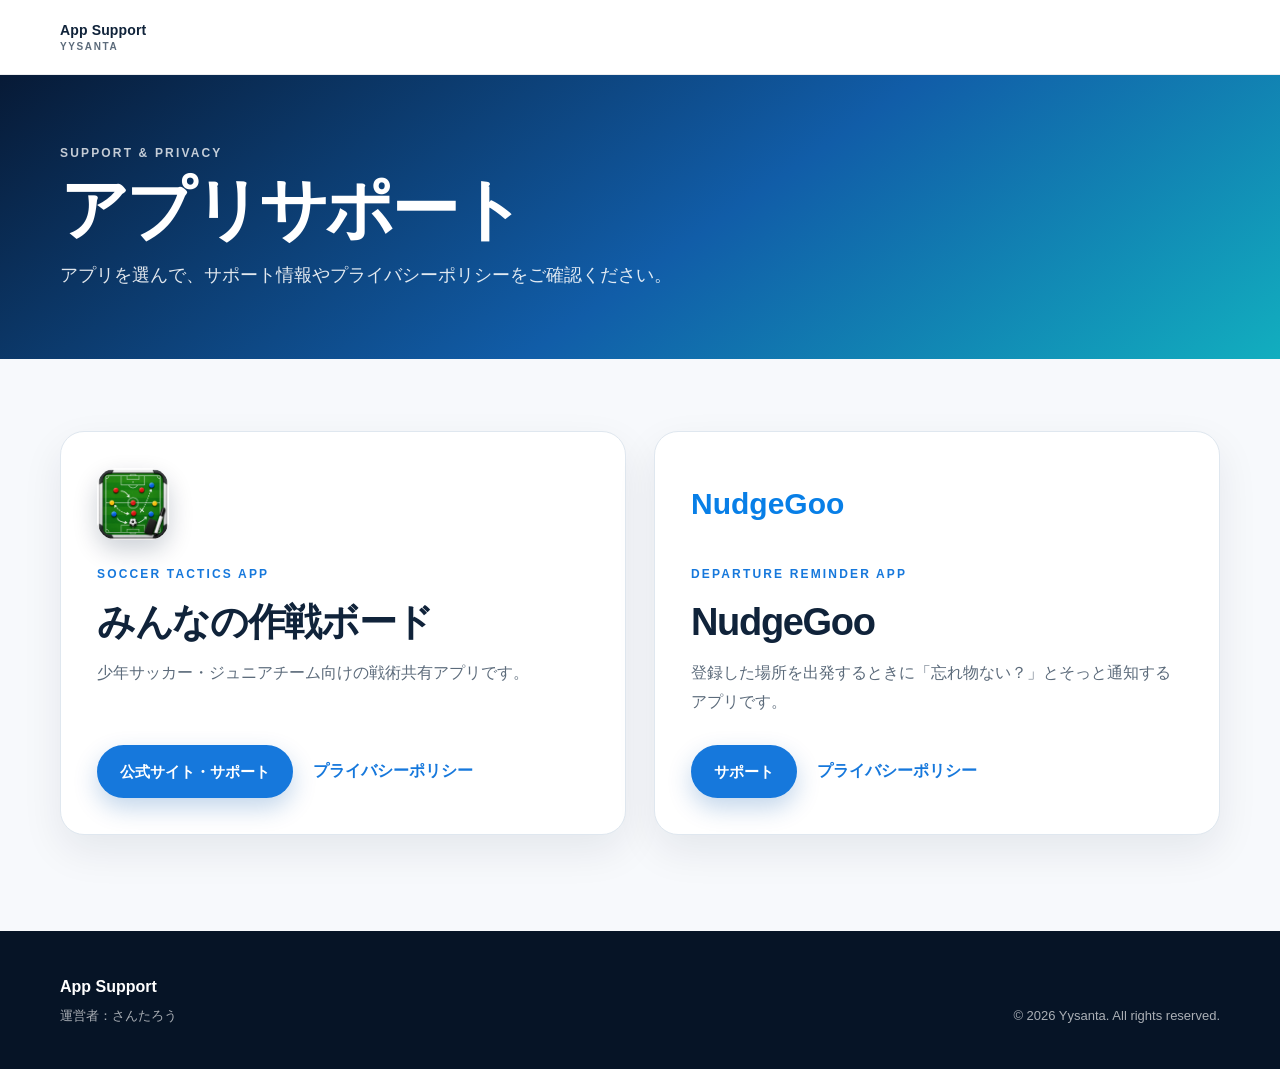
==== index.html @ 7e034ff2 "Create shared app support site" ====
<!doctype html>
<html lang="ja">
  <head>
    <meta charset="utf-8" />
    <meta name="viewport" content="width=device-width, initial-scale=1" />
    <meta name="theme-color" content="#087fe7" />
    <meta
      name="description"
      content="Yysantaが提供するアプリのサポート・プライバシーポリシー一覧です。"
    />
    <title>App Support | Yysanta</title>
    <link rel="stylesheet" href="./assets/site.css" />
    <link rel="canonical" href="https://yysanta.github.io/support/" />
  </head>
  <body>
    <a class="skip-link" href="#main-content">本文へ移動</a>

    <header class="site-header">
      <div class="container header-inner">
        <a class="brand" href="./" aria-label="App Support トップ">
          <span>
            <span class="brand-name">App Support</span>
            <span class="brand-subtitle">Yysanta</span>
          </span>
        </a>
      </div>
    </header>

    <main id="main-content">
      <section class="app-support-hero directory-hero">
        <div class="container">
          <p class="eyebrow">SUPPORT &amp; PRIVACY</p>
          <h1>アプリサポート</h1>
          <p>アプリを選んで、サポート情報やプライバシーポリシーをご確認ください。</p>
        </div>
      </section>

      <section class="app-support-section">
        <div class="container app-directory-grid">
          <article class="app-directory-card">
            <img
              class="directory-app-icon"
              src="./assets/images/app-icon.png"
              alt=""
              width="72"
              height="72"
            />
            <p class="eyebrow">SOCCER TACTICS APP</p>
            <h2>みんなの作戦ボード</h2>
            <p>少年サッカー・ジュニアチーム向けの戦術共有アプリです。</p>
            <div class="directory-actions">
              <a class="button button-primary" href="./minnanosakusenboard/">公式サイト・サポート</a>
              <a class="text-link" href="./minnanosakusenboard/privacy/">プライバシーポリシー</a>
            </div>
          </article>

          <article class="app-directory-card">
            <div class="directory-wordmark" aria-hidden="true">NudgeGoo</div>
            <p class="eyebrow">DEPARTURE REMINDER APP</p>
            <h2>NudgeGoo</h2>
            <p>登録した場所を出発するときに「忘れ物ない？」とそっと通知するアプリです。</p>
            <div class="directory-actions">
              <a class="button button-primary" href="./nudgegoo/">サポート</a>
              <a class="text-link" href="./nudgegoo/privacy/">プライバシーポリシー</a>
            </div>
          </article>
        </div>
      </section>
    </main>

    <footer class="site-footer">
      <div class="container footer-inner">
        <div>
          <p class="footer-brand">App Support</p>
          <p>運営者：さんたろう</p>
        </div>
        <p lang="en">© 2026 Yysanta. All rights reserved.</p>
      </div>
    </footer>
  </body>
</html>
---- assets/site.css ----
:root {
  color-scheme: light;
  --ink: #10233a;
  --ink-soft: #5c6b7b;
  --blue: #1678dc;
  --blue-dark: #0a3f78;
  --blue-light: #eaf4ff;
  --green: #1a9b75;
  --green-light: #eaf8f3;
  --paper: #f7f9fc;
  --surface: #ffffff;
  --line: #dfe7ef;
  --shadow: rgba(19, 47, 79, 0.12);
  --content-width: 1160px;
  --radius-large: 36px;
  --radius-medium: 24px;
  font-family:
    -apple-system, BlinkMacSystemFont, "Hiragino Sans", "Yu Gothic UI",
    "Yu Gothic", "Noto Sans JP", sans-serif;
}

* {
  box-sizing: border-box;
}

html {
  scroll-behavior: smooth;
}

body {
  margin: 0;
  overflow-x: hidden;
  color: var(--ink);
  background: var(--surface);
  font-size: 16px;
  line-height: 1.8;
  -webkit-font-smoothing: antialiased;
}

img {
  max-width: 100%;
}

a {
  color: inherit;
}

p,
h1,
h2,
h3 {
  margin-top: 0;
}

p:last-child {
  margin-bottom: 0;
}

.container {
  width: min(calc(100% - 48px), var(--content-width));
  margin-inline: auto;
}

.skip-link {
  position: fixed;
  z-index: 100;
  top: 12px;
  left: 12px;
  padding: 10px 16px;
  border-radius: 10px;
  color: #ffffff;
  background: var(--blue-dark);
  transform: translateY(-160%);
  transition: transform 160ms ease;
}

.skip-link:focus {
  transform: translateY(0);
}

.site-header {
  position: sticky;
  z-index: 20;
  top: 0;
  border-bottom: 1px solid rgba(16, 35, 58, 0.08);
  background: rgba(255, 255, 255, 0.9);
  backdrop-filter: blur(18px);
}

.header-inner {
  display: flex;
  min-height: 74px;
  align-items: center;
  justify-content: space-between;
  gap: 28px;
}

.brand {
  display: inline-flex;
  align-items: center;
  gap: 12px;
  text-decoration: none;
}

.brand-mark {
  display: block;
  width: 44px;
  height: 44px;
  border-radius: 13px;
  box-shadow: 0 7px 18px rgba(16, 35, 58, 0.18);
}

.brand-name,
.brand-subtitle {
  display: block;
}

.brand-name {
  font-size: 14px;
  font-weight: 780;
  line-height: 1.35;
  letter-spacing: 0.01em;
}

.brand-subtitle {
  color: var(--ink-soft);
  font-size: 10px;
  font-weight: 700;
  line-height: 1.35;
  letter-spacing: 0.16em;
  text-transform: uppercase;
}

.header-nav {
  display: flex;
  align-items: center;
  gap: 28px;
}

.header-link {
  color: #425268;
  font-size: 13px;
  font-weight: 700;
  text-decoration: none;
}

.header-link:hover,
.text-link:hover,
.site-footer a:hover {
  color: var(--blue);
}

.eyebrow {
  margin-bottom: 12px;
  color: var(--blue);
  font-size: 12px;
  font-weight: 850;
  letter-spacing: 0.18em;
}

h1 {
  margin-bottom: 28px;
  font-size: clamp(48px, 6vw, 76px);
  line-height: 1.12;
  letter-spacing: -0.055em;
}

h2 {
  margin-bottom: 20px;
  font-size: clamp(32px, 4vw, 52px);
  line-height: 1.3;
  letter-spacing: -0.035em;
}

h3 {
  margin-bottom: 10px;
  font-size: 25px;
  line-height: 1.4;
  letter-spacing: -0.02em;
}

.landing-hero {
  position: relative;
  overflow: hidden;
  min-height: 760px;
  padding: 82px 0 74px;
  background:
    radial-gradient(circle at 82% 20%, rgba(32, 158, 117, 0.16), transparent 24%),
    radial-gradient(circle at 18% 8%, rgba(22, 120, 220, 0.13), transparent 25%),
    linear-gradient(180deg, #ffffff 0%, #f2f8ff 100%);
}

.landing-hero::before {
  position: absolute;
  right: -110px;
  bottom: -260px;
  width: 620px;
  height: 620px;
  border: 1px solid rgba(22, 120, 220, 0.12);
  border-radius: 50%;
  content: "";
}

.landing-hero-grid {
  display: grid;
  grid-template-columns: minmax(0, 1.05fr) minmax(390px, 0.95fr);
  align-items: center;
  gap: 84px;
}

.app-label {
  display: flex;
  align-items: center;
  gap: 18px;
  margin-bottom: 30px;
}

.app-label img {
  width: 92px;
  height: 92px;
  border-radius: 24px;
  box-shadow: 0 18px 38px rgba(13, 61, 111, 0.22);
}

.app-label .eyebrow {
  margin-bottom: 3px;
}

.app-label p:last-child {
  margin: 0;
  color: var(--ink-soft);
  font-size: 14px;
  font-weight: 700;
}

.landing-hero h1 span {
  color: var(--blue);
}

.landing-lead {
  max-width: 600px;
  margin-bottom: 34px;
  color: var(--ink-soft);
  font-size: 19px;
}

.landing-actions {
  display: flex;
  flex-wrap: wrap;
  align-items: center;
  gap: 15px;
}

.app-store-button {
  display: inline-flex;
  min-width: 185px;
  min-height: 60px;
  align-items: center;
  gap: 11px;
  padding: 8px 19px;
  border-radius: 13px;
  color: #ffffff;
  background: #101010;
  line-height: 1;
  text-decoration: none;
  box-shadow: 0 12px 25px rgba(0, 0, 0, 0.18);
}

.app-store-button.is-disabled {
  cursor: default;
  opacity: 0.62;
}

.apple-mark {
  font-size: 29px;
}

.app-store-button small,
.app-store-button strong {
  display: block;
}

.app-store-button small {
  margin-bottom: 4px;
  font-size: 10px;
  letter-spacing: 0.03em;
}

.app-store-button strong {
  font-size: 22px;
  letter-spacing: -0.02em;
}

.launch-note {
  color: var(--ink-soft);
  font-size: 13px;
  font-weight: 700;
}

.hero-showcase {
  position: relative;
  min-height: 610px;
}

.hero-glow {
  position: absolute;
  inset: 80px 20px 40px 25px;
  border-radius: 50%;
  background: linear-gradient(135deg, rgba(22, 120, 220, 0.2), rgba(26, 155, 117, 0.2));
  filter: blur(12px);
}

.hero-screen {
  position: absolute;
  display: block;
  width: min(58%, 300px);
  height: auto;
  object-fit: contain;
  border-radius: 26px;
  box-shadow: 0 32px 70px rgba(13, 47, 80, 0.24);
}

.hero-screen-front {
  z-index: 2;
  top: 0;
  left: 3%;
  transform: rotate(-3deg);
}

.hero-screen-back {
  right: 0;
  bottom: 0;
  transform: rotate(5deg);
}

.section {
  padding: 112px 0;
}

.section-heading {
  max-width: 780px;
  margin-bottom: 52px;
}

.section-heading > p:last-child {
  color: var(--ink-soft);
  font-size: 17px;
}

.section-heading.centered {
  margin-right: auto;
  margin-left: auto;
  text-align: center;
}

.free-feature-note {
  display: inline-flex;
  align-items: center;
  gap: 12px;
  margin-top: 18px;
  padding: 10px 16px;
  border: 1px solid rgba(26, 155, 117, 0.18);
  border-radius: 999px;
  color: #246653 !important;
  background: var(--green-light);
  font-size: 14px !important;
  font-weight: 700;
}

.free-feature-note span {
  color: #ffffff;
  padding: 3px 10px;
  border-radius: 999px;
  background: var(--green);
  font-size: 12px;
  white-space: nowrap;
}

.story-section {
  background: #ffffff;
}

.story-layout {
  display: grid;
  grid-template-columns: minmax(0, 0.85fr) minmax(0, 1.15fr);
  align-items: start;
  gap: 100px;
}

.story-heading {
  position: sticky;
  top: 120px;
}

.story-heading h2 {
  font-size: clamp(35px, 4.2vw, 54px);
}

.story-copy {
  padding-left: 40px;
  border-left: 1px solid var(--line);
}

.story-copy p {
  margin-bottom: 30px;
  color: #405168;
  font-size: 19px;
}

.story-copy strong {
  color: var(--blue-dark);
  background: linear-gradient(transparent 63%, rgba(26, 155, 117, 0.22) 63%);
}

.features-section {
  background: var(--paper);
}

.feature-grid {
  display: grid;
  grid-template-columns: repeat(2, minmax(0, 1fr));
  gap: 28px;
}

.feature-card {
  position: relative;
  overflow: hidden;
  min-height: 690px;
  padding: 42px 42px 0;
  border: 1px solid rgba(16, 35, 58, 0.06);
  border-radius: var(--radius-large);
  background: #ffffff;
  box-shadow: 0 18px 45px rgba(30, 58, 89, 0.07);
}

.feature-card-wide {
  display: grid;
  min-height: 640px;
  grid-column: 1 / -1;
  grid-template-columns: minmax(0, 0.8fr) minmax(460px, 1.2fr);
  align-items: center;
  gap: 32px;
  padding: 54px 60px 0;
}

.feature-copy {
  position: relative;
  z-index: 3;
}

.feature-copy p {
  color: var(--ink-soft);
}

.feature-number {
  display: inline-block;
  color: var(--blue);
  font-size: 13px;
  font-weight: 850;
  letter-spacing: 0.12em;
}

.feature-labels {
  display: flex;
  align-items: center;
  gap: 12px;
  margin-bottom: 20px;
}

.free-pill {
  display: inline-flex;
  padding: 4px 10px;
  border-radius: 999px;
  color: #126147;
  background: #dff6ed;
  font-size: 11px;
  font-weight: 850;
  letter-spacing: 0.08em;
}

.feature-images {
  display: flex;
  height: 470px;
  align-items: flex-start;
  justify-content: center;
  margin-top: 30px;
}

.feature-images img {
  display: block;
  width: min(78%, 245px);
  height: auto;
  flex: 0 0 auto;
  object-fit: contain;
  border-radius: 20px;
  box-shadow: 0 24px 52px rgba(19, 49, 79, 0.18);
}

.feature-images.two-screens {
  gap: 22px;
}

.feature-images.two-screens img {
  width: min(43%, 235px);
}

.feature-images.two-screens img:nth-child(2) {
  margin-top: 50px;
}

.feature-card-wide .feature-images {
  height: 570px;
  margin-top: 0;
}

.premium-feature {
  color: #ffffff;
  background:
    radial-gradient(circle at 84% 20%, rgba(69, 191, 151, 0.24), transparent 27%),
    linear-gradient(145deg, #071a31 0%, #0b3157 100%);
}

.premium-feature .feature-copy p {
  color: rgba(255, 255, 255, 0.7);
}

.premium-pill {
  display: inline-flex;
  margin-bottom: 22px;
  padding: 6px 13px;
  border-radius: 999px;
  color: #062a23;
  background: #6ee0ba;
  font-size: 12px;
  font-weight: 850;
  letter-spacing: 0.08em;
  text-transform: uppercase;
}

.premium-section {
  color: #ffffff;
  background:
    radial-gradient(circle at 12% 10%, rgba(37, 137, 235, 0.34), transparent 30%),
    linear-gradient(145deg, #07162b 0%, #092f54 55%, #0d675a 130%);
}

.premium-layout {
  display: grid;
  grid-template-columns: minmax(0, 1.1fr) minmax(360px, 0.8fr);
  align-items: center;
  gap: 90px;
}

.premium-section .eyebrow {
  color: #6ee0ba;
}

.free-plan-badge {
  display: inline-flex;
  margin-bottom: 24px;
  padding: 8px 15px;
  border-radius: 999px;
  color: #073d32;
  background: #6ee0ba;
  font-size: 14px;
  font-weight: 850;
}

.free-plan-list {
  display: flex;
  flex-wrap: wrap;
  gap: 10px;
  margin: 30px 0 0;
  padding: 0;
  list-style: none;
}

.free-plan-list li {
  padding: 8px 14px;
  border: 1px solid rgba(110, 224, 186, 0.28);
  border-radius: 999px;
  color: rgba(255, 255, 255, 0.86);
  background: rgba(255, 255, 255, 0.07);
  font-size: 13px;
  font-weight: 750;
}

.premium-lead {
  max-width: 600px;
  color: rgba(255, 255, 255, 0.69);
}

.premium-option {
  padding: 34px;
  border: 1px solid rgba(255, 255, 255, 0.18);
  border-radius: 28px;
  background: rgba(4, 21, 39, 0.44);
  box-shadow: 0 22px 55px rgba(0, 0, 0, 0.16);
}

.premium-option-label {
  margin-bottom: 6px;
  color: #6ee0ba;
  font-size: 12px;
  font-weight: 850;
  letter-spacing: 0.08em;
}

.premium-option h3 {
  margin-bottom: 8px;
  font-size: 30px;
}

.premium-option-description {
  color: rgba(255, 255, 255, 0.66);
  font-size: 14px;
}

.premium-list {
  margin: 24px 0 0;
  padding: 0;
  list-style: none;
}

.premium-list li {
  display: flex;
  align-items: center;
  gap: 22px;
  padding: 17px 0;
  border-bottom: 1px solid rgba(255, 255, 255, 0.18);
}

.premium-list li:first-child {
  border-top: 1px solid rgba(255, 255, 255, 0.18);
}

.premium-list span {
  color: #6ee0ba;
  font-size: 12px;
  font-weight: 850;
  letter-spacing: 0.12em;
}

.premium-list strong {
  font-size: 17px;
}

.premium-purchase {
  display: flex;
  align-items: flex-end;
  justify-content: space-between;
  gap: 20px;
  margin-top: 24px;
}

.premium-purchase p {
  margin: 0;
}

.premium-purchase strong,
.premium-purchase span {
  display: block;
}

.premium-purchase strong {
  font-size: 30px;
  line-height: 1.15;
  letter-spacing: -0.03em;
}

.premium-purchase span {
  color: #6ee0ba;
  font-size: 12px;
  font-weight: 800;
}

.premium-purchase small {
  max-width: 155px;
  color: rgba(255, 255, 255, 0.56);
  font-size: 11px;
  line-height: 1.5;
  text-align: right;
}

.audience-section {
  background: var(--green-light);
}

.audience-list {
  display: flex;
  flex-wrap: wrap;
  gap: 14px;
  margin: 0;
  padding: 0;
  list-style: none;
}

.audience-list li {
  padding: 15px 22px;
  border: 1px solid rgba(26, 155, 117, 0.2);
  border-radius: 999px;
  color: #14664f;
  background: rgba(255, 255, 255, 0.82);
  font-weight: 750;
}

.developer-section {
  background: #ffffff;
}

.developer-card {
  display: grid;
  grid-template-columns: 180px minmax(0, 1fr);
  align-items: center;
  gap: 60px;
  padding: 64px 72px;
  border: 1px solid var(--line);
  border-radius: var(--radius-large);
  background:
    radial-gradient(circle at 100% 0%, rgba(22, 120, 220, 0.09), transparent 32%),
    #ffffff;
  box-shadow: 0 24px 60px rgba(19, 49, 79, 0.08);
}

.developer-avatar-link {
  display: block;
  width: 180px;
  height: 180px;
  border-radius: 50%;
  box-shadow: 0 22px 45px rgba(17, 92, 145, 0.22);
  transition:
    transform 160ms ease,
    box-shadow 160ms ease;
}

.developer-avatar-link:hover {
  transform: translateY(-3px);
  box-shadow: 0 27px 52px rgba(17, 92, 145, 0.28);
}

.developer-avatar {
  display: block;
  width: 100%;
  height: 100%;
  border: 4px solid #ffffff;
  border-radius: 50%;
  object-fit: cover;
}

.developer-copy {
  max-width: 700px;
}

.developer-tagline {
  margin-bottom: 18px;
  color: var(--blue-dark);
  font-size: 21px;
  font-weight: 800;
}

.developer-copy > p:not(.eyebrow, .developer-tagline) {
  color: var(--ink-soft);
}

.text-link {
  display: inline-flex;
  align-items: center;
  gap: 8px;
  margin-top: 14px;
  color: var(--blue);
  font-weight: 800;
  text-decoration: none;
}

.support-section {
  background: var(--blue-light);
}

.support-layout {
  display: grid;
  grid-template-columns: minmax(0, 1fr) minmax(350px, 0.7fr);
  align-items: start;
  gap: 72px;
}

.support-layout > div:first-child > p:not(.eyebrow) {
  max-width: 650px;
  margin-bottom: 30px;
  color: var(--ink-soft);
}

.support-note {
  padding: 32px;
  border: 1px solid rgba(22, 120, 220, 0.16);
  border-radius: var(--radius-medium);
  background: rgba(255, 255, 255, 0.82);
}

.support-note h3 {
  font-size: 19px;
}

.support-note ul {
  margin: 12px 0 0;
  padding-left: 1.3em;
  color: var(--ink-soft);
}

.support-note a {
  color: var(--blue-dark);
  font-weight: 750;
}

/* App support pages */
.app-support-hero {
  padding: 68px 0;
  color: #ffffff;
  background: linear-gradient(145deg, #0647d8 0%, #078ee8 56%, #12c6d5 100%);
}

.app-support-hero .eyebrow {
  margin-bottom: 6px;
  color: rgba(255, 255, 255, 0.76);
}

.app-support-hero h1 {
  margin-bottom: 12px;
  font-size: clamp(40px, 6vw, 68px);
}

.app-support-hero p:last-child {
  max-width: 690px;
  color: rgba(255, 255, 255, 0.88);
  font-size: 18px;
}

.app-support-section {
  padding: 72px 0 96px;
  background: var(--paper);
}

.app-support-layout {
  display: grid;
  grid-template-columns: minmax(0, 1fr) 300px;
  align-items: start;
  gap: 48px;
}

.faq-list {
  display: grid;
  gap: 16px;
}

.faq-item,
.app-support-aside {
  border: 1px solid var(--line);
  border-radius: var(--radius-medium);
  background: var(--surface);
  box-shadow: 0 14px 36px rgba(7, 26, 54, 0.07);
}

.faq-item {
  padding: 28px 30px;
}

.faq-item h2 {
  margin-bottom: 10px;
  color: #0c4f9f;
  font-size: 20px;
}

.faq-item p {
  color: var(--ink-soft);
}

.faq-item a,
.app-support-aside a:not(.button) {
  color: #0b62bd;
  font-weight: 700;
}

.app-support-aside {
  position: sticky;
  top: 98px;
  padding: 28px;
}

.app-support-aside h2 {
  font-size: 21px;
}

.app-support-aside p {
  margin-bottom: 20px;
  color: var(--ink-soft);
  font-size: 14px;
}

.app-support-aside .button {
  width: 100%;
}

/* App directory */
.directory-hero {
  background: linear-gradient(145deg, #071a36 0%, #115da8 55%, #12aebf 100%);
}

.app-directory-grid {
  display: grid;
  grid-template-columns: repeat(2, minmax(0, 1fr));
  gap: 28px;
}

.app-directory-card {
  padding: 36px;
  border: 1px solid var(--line);
  border-radius: var(--radius-medium);
  background: var(--surface);
  box-shadow: 0 16px 40px rgba(7, 26, 54, 0.08);
}

.app-directory-card h2 {
  margin-bottom: 12px;
  font-size: clamp(27px, 3vw, 38px);
}

.app-directory-card > p:not(.eyebrow) {
  min-height: 58px;
  color: var(--ink-soft);
}

.directory-app-icon {
  display: block;
  width: 72px;
  height: 72px;
  margin-bottom: 24px;
  border-radius: 20px;
  box-shadow: 0 10px 24px rgba(7, 26, 54, 0.2);
}

.directory-wordmark {
  display: flex;
  height: 72px;
  align-items: center;
  margin-bottom: 24px;
  color: #087fe7;
  font-size: 30px;
  font-weight: 850;
}

.directory-actions {
  display: flex;
  align-items: center;
  gap: 20px;
  margin-top: 28px;
  flex-wrap: wrap;
}

.directory-actions .text-link {
  margin-top: 0;
}

.button {
  display: inline-flex;
  min-height: 52px;
  align-items: center;
  justify-content: center;
  gap: 10px;
  padding: 12px 22px;
  border: 1px solid transparent;
  border-radius: 999px;
  font-size: 15px;
  font-weight: 780;
  text-align: center;
  text-decoration: none;
  transition:
    transform 160ms ease,
    box-shadow 160ms ease,
    background-color 160ms ease;
}

.button:hover {
  transform: translateY(-2px);
}

.button-primary {
  color: #ffffff;
  background: var(--blue);
  box-shadow: 0 10px 24px rgba(0, 83, 170, 0.24);
}

.button-primary:hover {
  background: #0c62b8;
}

.button-secondary {
  border-color: var(--line);
  color: var(--ink);
  background: #ffffff;
}

.button:focus-visible,
.header-link:focus-visible,
.brand:focus-visible,
.developer-avatar-link:focus-visible,
.text-link:focus-visible,
.site-footer a:focus-visible {
  outline: 3px solid #f0b62c;
  outline-offset: 3px;
}

.site-footer {
  padding: 42px 0;
  color: rgba(255, 255, 255, 0.66);
  background: #061426;
  font-size: 13px;
}

.footer-inner {
  display: flex;
  align-items: flex-end;
  justify-content: space-between;
  gap: 32px;
}

.footer-brand {
  margin-bottom: 2px;
  color: #ffffff;
  font-size: 16px;
  font-weight: 780;
}

.footer-meta {
  text-align: right;
}

.footer-meta a {
  display: inline-block;
  margin: 0 0 5px 18px;
  text-decoration: none;
}

/* Privacy policy */
.privacy-hero {
  padding: 68px 0;
  color: #ffffff;
  background:
    radial-gradient(circle at 82% 18%, rgba(38, 134, 244, 0.42), transparent 30%),
    linear-gradient(145deg, #061326 0%, #09264a 58%, #0c4481 100%);
}

.privacy-hero-inner {
  display: flex;
  align-items: center;
  gap: 28px;
}

.privacy-app-icon {
  width: 88px;
  height: 88px;
  flex: 0 0 auto;
  border: 2px solid rgba(255, 255, 255, 0.5);
  border-radius: 23%;
  box-shadow: 0 18px 38px rgba(0, 0, 0, 0.28);
}

.privacy-hero .eyebrow {
  margin-bottom: 4px;
  color: #65c5ff;
}

.privacy-hero h1 {
  margin-bottom: 8px;
  font-size: clamp(34px, 5vw, 54px);
}

.privacy-app-name {
  margin-bottom: 8px;
  color: rgba(255, 255, 255, 0.82);
  font-size: 17px;
  font-weight: 750;
}

.privacy-updated {
  color: rgba(255, 255, 255, 0.62);
  font-size: 13px;
  line-height: 1.65;
}

.privacy-section {
  padding: 72px 0 96px;
  background: var(--paper);
}

.privacy-layout {
  display: grid;
  grid-template-columns: minmax(0, 1fr) 280px;
  align-items: start;
  gap: 48px;
}

.privacy-article {
  min-width: 0;
  padding: 44px 48px;
  border: 1px solid var(--line);
  border-radius: var(--radius-large);
  background: var(--surface);
  box-shadow: 0 18px 48px rgba(7, 26, 54, 0.08);
}

.privacy-article > p:first-child {
  margin-bottom: 36px;
  font-size: 17px;
}

.privacy-article section {
  padding-top: 32px;
  border-top: 1px solid var(--line);
}

.privacy-article section + section {
  margin-top: 30px;
}

.privacy-article h2 {
  margin-bottom: 18px;
  color: #0c4f9f;
  font-size: 22px;
}

.privacy-article section[lang] h3 {
  margin-top: 30px;
  color: var(--ink);
  font-size: 18px;
}

.privacy-article p,
.privacy-article li {
  color: var(--ink-soft);
}

.privacy-article p {
  margin-bottom: 14px;
}

.privacy-article ul {
  display: grid;
  margin: 20px 0 24px;
  padding-left: 1.4em;
  grid-template-columns: repeat(2, minmax(0, 1fr));
  gap: 7px 28px;
}

.privacy-article section[lang] ul {
  grid-template-columns: 1fr;
}

.privacy-article a {
  color: #0b62bd;
  font-weight: 700;
  overflow-wrap: anywhere;
}

.privacy-aside {
  position: sticky;
  top: 98px;
  padding: 28px;
  border: 1px solid var(--line);
  border-radius: var(--radius-large);
  background: #ffffff;
  box-shadow: 0 14px 36px rgba(7, 26, 54, 0.07);
}

.privacy-aside img {
  width: 72px;
  height: 72px;
  border-radius: 22%;
  box-shadow: 0 9px 22px rgba(7, 26, 54, 0.2);
}

.privacy-aside-title {
  margin: 14px 0 8px;
  font-weight: 800;
}

.privacy-aside p:not(.privacy-aside-title) {
  margin-bottom: 20px;
  color: var(--ink-soft);
  font-size: 14px;
}

.privacy-aside .button {
  width: 100%;
}

@media (max-width: 900px) {
  .landing-hero-grid,
  .story-layout,
  .premium-layout,
  .support-layout {
    grid-template-columns: 1fr;
  }

  .landing-hero-grid {
    gap: 50px;
  }

  .hero-showcase {
    width: min(100%, 590px);
    margin-inline: auto;
  }

  .story-layout {
    gap: 34px;
  }

  .story-heading {
    position: static;
  }

  .story-copy {
    padding-left: 0;
    border-left: 0;
  }

  .feature-card-wide {
    grid-template-columns: 1fr;
  }

  .feature-card-wide .feature-copy {
    max-width: 650px;
  }

  .premium-layout {
    gap: 48px;
  }

  .developer-card {
    grid-template-columns: 140px minmax(0, 1fr);
    gap: 38px;
    padding: 48px;
  }

  .developer-avatar-link {
    width: 140px;
    height: 140px;
  }

  .privacy-layout {
    grid-template-columns: 1fr;
  }

  .privacy-aside {
    position: static;
  }
}

@media (max-width: 650px) {
  .container {
    width: min(calc(100% - 28px), var(--content-width));
  }

  .site-header {
    background: #ffffff;
    backdrop-filter: none;
  }

  .header-inner {
    min-height: 66px;
  }

  .brand-mark {
    width: 38px;
    height: 38px;
    border-radius: 11px;
  }

  .brand-name {
    font-size: 13px;
  }

  .brand-subtitle {
    font-size: 9px;
  }

  .header-nav {
    display: none;
  }

  .header-link {
    font-size: 12px;
  }

  .landing-hero {
    min-height: auto;
    padding: 52px 0 58px;
  }

  .landing-hero-grid {
    gap: 30px;
  }

  .landing-hero-copy {
    min-width: 0;
  }

  .app-label {
    gap: 14px;
    margin-bottom: 24px;
  }

  .app-label img {
    width: 72px;
    height: 72px;
    border-radius: 19px;
  }

  .app-label .eyebrow {
    font-size: 10px;
  }

  .app-label p:last-child {
    font-size: 12px;
  }

  h1 {
    font-size: clamp(38px, 11vw, 48px);
  }

  h2 {
    font-size: 33px;
  }

  .landing-lead {
    font-size: 16px;
  }

  .landing-actions {
    align-items: flex-start;
    flex-direction: column;
  }

  .hero-showcase {
    display: flex;
    min-height: 0;
    height: 410px;
    align-items: flex-start;
    justify-content: center;
    gap: 12px;
    margin-top: 6px;
    overflow: hidden;
  }

  .hero-screen {
    position: relative;
    inset: auto;
    width: min(46%, 175px);
    flex: 0 0 min(46%, 175px);
    border-radius: 18px;
    transform: none;
  }

  .hero-screen-front {
    order: 1;
  }

  .hero-screen-back {
    order: 2;
    margin-top: 34px;
  }

  .section {
    padding: 76px 0;
  }

  .story-copy p {
    margin-bottom: 24px;
    font-size: 17px;
  }

  .section-heading {
    margin-bottom: 34px;
  }

  .section-heading.centered {
    text-align: left;
  }

  .free-feature-note {
    align-items: flex-start;
    flex-direction: column;
    border-radius: 18px;
  }

  .feature-grid {
    grid-template-columns: 1fr;
    gap: 18px;
  }

  .feature-card,
  .feature-card-wide {
    display: block;
    min-height: 600px;
    padding: 30px 24px 0;
    grid-column: auto;
    border-radius: 28px;
  }

  .feature-card h3 {
    font-size: 23px;
  }

  .feature-images,
  .feature-card-wide .feature-images {
    height: 400px;
    margin-top: 28px;
  }

  .feature-images img {
    width: min(75%, 215px);
  }

  .feature-images.two-screens {
    gap: 12px;
  }

  .feature-images.two-screens img {
    width: min(46%, 178px);
    border-radius: 15px;
  }

  .feature-images.two-screens img:nth-child(2) {
    margin-top: 32px;
  }

  .premium-option {
    padding: 28px 22px;
  }

  .premium-purchase {
    align-items: flex-start;
    flex-direction: column;
    gap: 8px;
  }

  .premium-purchase small {
    max-width: none;
    text-align: left;
  }

  .audience-list {
    display: grid;
    grid-template-columns: 1fr;
  }

  .audience-list li {
    border-radius: 18px;
  }

  .developer-card {
    display: block;
    padding: 34px 24px;
    border-radius: 28px;
  }

  .developer-avatar-link {
    width: 92px;
    height: 92px;
    margin-bottom: 28px;
  }

  .support-layout {
    gap: 38px;
  }

  .support-layout .button {
    width: 100%;
  }

  .support-note {
    padding: 26px 22px;
  }

  .footer-inner {
    align-items: flex-start;
    flex-direction: column;
  }

  .footer-meta {
    text-align: left;
  }

  .footer-meta a {
    display: block;
    margin: 0 0 7px;
  }

  .privacy-hero {
    padding: 48px 0;
  }

  .privacy-hero-inner {
    display: block;
  }

  .privacy-app-icon {
    width: 68px;
    height: 68px;
    margin-bottom: 18px;
  }

  .privacy-hero h1 {
    font-size: 31px;
  }

  .privacy-app-name {
    font-size: 14px;
  }

  .privacy-updated {
    font-size: 12px;
  }

  .privacy-section {
    padding: 42px 0 64px;
  }

  .privacy-layout {
    gap: 24px;
  }

  .app-support-layout {
    grid-template-columns: 1fr;
    gap: 24px;
  }

  .app-directory-grid {
    grid-template-columns: 1fr;
  }

  .app-support-hero {
    padding: 48px 0;
  }

  .app-support-hero h1 {
    font-size: 38px;
  }

  .app-support-section {
    padding: 42px 0 64px;
  }

  .faq-item,
  .app-support-aside,
  .app-directory-card {
    padding: 24px 20px;
  }

  .app-directory-card > p:not(.eyebrow) {
    min-height: 0;
  }

  .app-support-aside {
    position: static;
  }

  .privacy-article {
    padding: 28px 20px;
    border-radius: 20px;
    overflow-wrap: anywhere;
  }

  .privacy-article > p:first-child {
    margin-bottom: 28px;
    font-size: 16px;
  }

  .privacy-article section {
    padding-top: 26px;
  }

  .privacy-article section + section {
    margin-top: 24px;
  }

  .privacy-article h2 {
    font-size: 19px;
  }

  .privacy-article ul {
    grid-template-columns: 1fr;
    gap: 5px;
  }

  .privacy-aside {
    padding: 24px 20px;
  }
}

@media (prefers-reduced-motion: reduce) {
  html {
    scroll-behavior: auto;
  }

  .button,
  .skip-link {
    transition: none;
  }
}
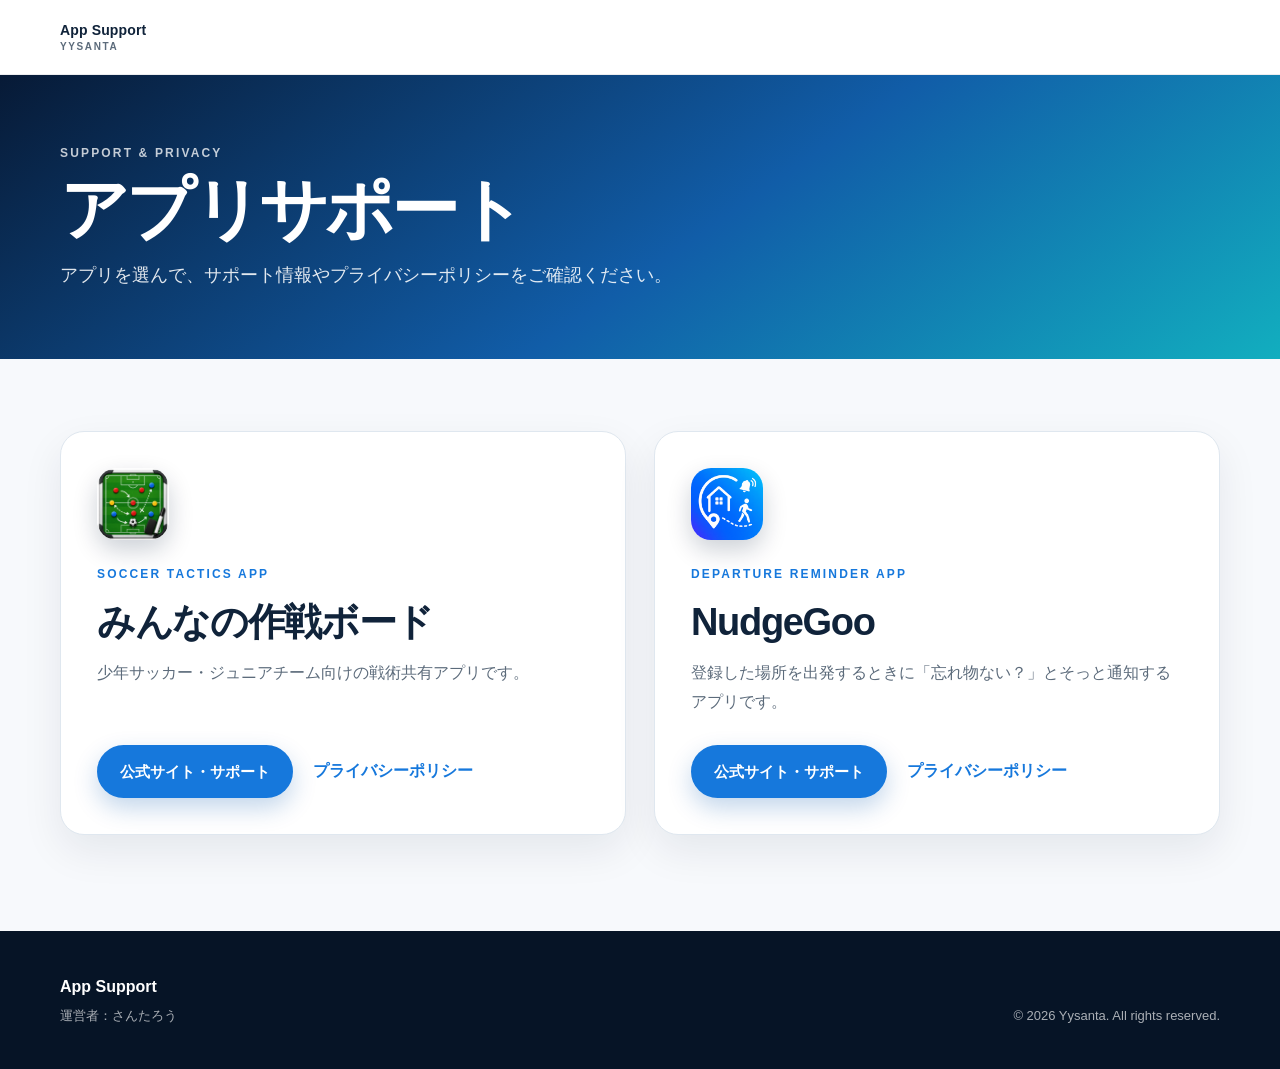
==== commit 01282fef: "Turn NudgeGoo support into bilingual official site" ====
--- a/index.html
+++ b/index.html
@@ -55,12 +55,18 @@
           </article>
 
           <article class="app-directory-card">
-            <div class="directory-wordmark" aria-hidden="true">NudgeGoo</div>
+            <img
+              class="directory-app-icon"
+              src="./assets/images/nudgegoo-app-icon.png"
+              alt=""
+              width="72"
+              height="72"
+            />
             <p class="eyebrow">DEPARTURE REMINDER APP</p>
             <h2>NudgeGoo</h2>
             <p>登録した場所を出発するときに「忘れ物ない？」とそっと通知するアプリです。</p>
             <div class="directory-actions">
-              <a class="button button-primary" href="./nudgegoo/">サポート</a>
+              <a class="button button-primary" href="./nudgegoo/">公式サイト・サポート</a>
               <a class="text-link" href="./nudgegoo/privacy/">プライバシーポリシー</a>
             </div>
           </article>
--- a/assets/site.css
+++ b/assets/site.css
@@ -144,6 +144,26 @@
   text-decoration: none;
 }
 
+.language-link {
+  display: inline-flex;
+  min-height: 34px;
+  align-items: center;
+  padding: 4px 12px;
+  border: 1px solid var(--line);
+  border-radius: 999px;
+  color: var(--blue-dark);
+  background: #ffffff;
+  font-size: 12px;
+  font-weight: 800;
+  line-height: 1;
+  text-decoration: none;
+}
+
+.language-link:hover {
+  border-color: rgba(22, 120, 220, 0.4);
+  color: var(--blue);
+}
+
 .header-link:hover,
 .text-link:hover,
 .site-footer a:hover {
@@ -511,6 +531,21 @@
 .feature-card-wide .feature-images {
   height: 570px;
   margin-top: 0;
+}
+
+.premium-feature-images {
+  gap: 24px;
+  align-items: center;
+}
+
+.premium-feature-images img.phone-preview {
+  width: min(36%, 220px);
+}
+
+.premium-feature-images img.report-preview {
+  width: min(57%, 340px);
+  border-radius: 12px;
+  box-shadow: 0 28px 70px rgba(0, 0, 0, 0.34);
 }
 
 .premium-feature {
@@ -682,6 +717,79 @@
   text-align: right;
 }
 
+.premium-showcase {
+  display: grid;
+  grid-template-columns: minmax(260px, 0.62fr) minmax(0, 1.38fr);
+  align-items: center;
+  gap: 64px;
+  margin-top: 90px;
+  padding-top: 72px;
+  border-top: 1px solid rgba(255, 255, 255, 0.16);
+}
+
+.premium-showcase-copy p:last-child {
+  max-width: 510px;
+  color: rgba(255, 255, 255, 0.7);
+}
+
+.premium-showcase-media {
+  display: grid;
+  grid-template-columns: minmax(140px, 0.48fr) minmax(320px, 1.52fr);
+  align-items: end;
+  gap: 28px;
+}
+
+.premium-showcase-media figure {
+  position: relative;
+  margin: 0;
+}
+
+.premium-showcase-media img {
+  display: block;
+  width: 100%;
+  height: auto;
+  border-radius: 18px;
+  box-shadow: 0 30px 70px rgba(0, 0, 0, 0.32);
+}
+
+.premium-showcase-media figcaption {
+  margin-top: 14px;
+  color: rgba(255, 255, 255, 0.76);
+  font-size: 12px;
+  font-weight: 800;
+  letter-spacing: 0.08em;
+  text-align: center;
+}
+
+.premium-phone-shot {
+  max-width: 230px;
+  justify-self: end;
+}
+
+.premium-report-stack {
+  min-height: 480px;
+  padding-right: 68px;
+}
+
+.premium-report-stack img:first-child {
+  position: relative;
+  z-index: 2;
+}
+
+.premium-report-stack img:nth-child(2) {
+  position: absolute;
+  z-index: 1;
+  top: 38px;
+  left: 68px;
+  width: calc(100% - 68px);
+  opacity: 0.86;
+}
+
+.premium-report-stack figcaption {
+  position: relative;
+  z-index: 3;
+}
+
 .audience-section {
   background: var(--green-light);
 }
@@ -897,6 +1005,225 @@
 
 .app-support-aside .button {
   width: 100%;
+}
+
+/* NudgeGoo support */
+.nudgegoo-page .header-nav {
+  gap: 20px;
+}
+
+.nudgegoo-page #story,
+.nudgegoo-page #features,
+.nudgegoo-page #faq,
+.nudgegoo-page #contact {
+  scroll-margin-top: 92px;
+}
+
+.nudgegoo-hero {
+  overflow: hidden;
+  padding: 78px 0 0;
+  background:
+    radial-gradient(circle at 78% 22%, rgba(119, 239, 229, 0.35), transparent 24%),
+    linear-gradient(145deg, #0647d8 0%, #078ee8 58%, #12b9ce 100%);
+}
+
+.nudgegoo-hero-grid {
+  display: grid;
+  grid-template-columns: minmax(0, 1.05fr) minmax(320px, 0.72fr);
+  align-items: center;
+  gap: 76px;
+}
+
+.nudgegoo-hero-copy {
+  padding-bottom: 78px;
+}
+
+.nudgegoo-hero .app-label {
+  margin-bottom: 24px;
+}
+
+.nudgegoo-hero .app-label img {
+  box-shadow: 0 18px 38px rgba(3, 46, 106, 0.3);
+}
+
+.nudgegoo-hero .app-label p:last-child {
+  color: rgba(255, 255, 255, 0.78);
+}
+
+.nudgegoo-hero h1 {
+  margin-bottom: 24px;
+}
+
+.nudgegoo-hero .nudgegoo-catch {
+  max-width: 720px;
+  margin-bottom: 22px;
+  color: #ffffff;
+  font-size: clamp(25px, 3vw, 39px);
+  font-weight: 800;
+  line-height: 1.55;
+  letter-spacing: -0.025em;
+}
+
+.nudgegoo-hero .nudgegoo-hero-description {
+  max-width: 600px;
+  color: rgba(255, 255, 255, 0.84);
+  font-size: 17px;
+}
+
+.nudgegoo-store-actions {
+  display: flex;
+  flex-wrap: wrap;
+  align-items: center;
+  gap: 16px;
+  margin-top: 32px;
+}
+
+.nudgegoo-store-actions .app-store-button.is-disabled {
+  cursor: default;
+  opacity: 0.88;
+  user-select: none;
+}
+
+.nudgegoo-store-note {
+  margin: 0;
+  color: rgba(255, 255, 255, 0.86);
+  font-size: 13px;
+  font-weight: 750;
+}
+
+.nudgegoo-hero-visual {
+  align-self: end;
+  max-width: 330px;
+  margin: 0 auto -118px;
+}
+
+.nudgegoo-hero-visual img,
+.nudgegoo-screen img {
+  display: block;
+  width: 100%;
+  height: auto;
+  border-radius: 30px;
+  box-shadow: 0 28px 64px rgba(5, 38, 78, 0.28);
+}
+
+.nudgegoo-intro {
+  padding: 190px 0 112px;
+  background: #ffffff;
+}
+
+.nudgegoo-intro .section-heading {
+  margin-right: auto;
+  margin-left: auto;
+  text-align: center;
+}
+
+.nudgegoo-intro .story-heading h2 {
+  font-size: clamp(34px, 3.3vw, 44px);
+}
+
+.nudgegoo-features-heading {
+  margin-top: 128px;
+}
+
+.nudgegoo-feature-list {
+  margin-top: 70px;
+}
+
+.nudgegoo-feature {
+  display: grid;
+  grid-template-columns: minmax(250px, 0.72fr) minmax(0, 1fr);
+  align-items: center;
+  gap: 96px;
+  padding: 76px 64px;
+  border-top: 1px solid var(--line);
+}
+
+.nudgegoo-feature:last-child {
+  border-bottom: 1px solid var(--line);
+}
+
+.nudgegoo-feature:nth-child(even) {
+  grid-template-columns: minmax(0, 1fr) minmax(250px, 0.72fr);
+}
+
+.nudgegoo-feature:nth-child(even) .nudgegoo-screen {
+  order: 2;
+}
+
+.nudgegoo-screen {
+  width: min(100%, 300px);
+  margin: 0 auto;
+}
+
+.nudgegoo-screen img {
+  border-radius: 24px;
+  box-shadow: 0 22px 50px rgba(16, 35, 58, 0.18);
+}
+
+.nudgegoo-feature-copy {
+  max-width: 570px;
+}
+
+.nudgegoo-feature-number {
+  margin-bottom: 16px;
+  color: var(--blue);
+  font-size: 13px;
+  font-weight: 850;
+  letter-spacing: 0.16em;
+}
+
+.nudgegoo-feature-copy h3 {
+  margin-bottom: 18px;
+  font-size: clamp(27px, 3vw, 39px);
+}
+
+.nudgegoo-feature-copy p:last-child {
+  color: var(--ink-soft);
+  font-size: 17px;
+}
+
+.nudgegoo-privacy-note {
+  max-width: 850px;
+  margin: 88px auto 0;
+  padding: 46px 52px;
+  border: 1px solid rgba(22, 120, 220, 0.18);
+  border-radius: var(--radius-large);
+  background:
+    radial-gradient(circle at 100% 0%, rgba(18, 198, 213, 0.14), transparent 36%),
+    var(--blue-light);
+  text-align: center;
+}
+
+.nudgegoo-privacy-note h3 {
+  margin-bottom: 14px;
+  font-size: clamp(25px, 3vw, 34px);
+}
+
+.nudgegoo-privacy-note p:last-child {
+  color: #405168;
+}
+
+.nudgegoo-privacy-note a {
+  color: #0b62bd;
+  font-weight: 750;
+}
+
+.nudgegoo-support-section {
+  padding-top: 104px;
+}
+
+.nudgegoo-support-section > .container > .section-heading {
+  margin-bottom: 42px;
+}
+
+.nudgegoo-support-section .faq-item h3 {
+  margin-bottom: 10px;
+  color: #0c4f9f;
+  font-size: 20px;
+}
+
+.nudgegoo-support-section .app-support-aside h2 {
+  margin-bottom: 14px;
 }
 
 /* App directory */
@@ -1193,6 +1520,20 @@
 }
 
 @media (max-width: 900px) {
+  .nudgegoo-page .header-link:nth-child(-n + 3) {
+    display: none;
+  }
+
+  .nudgegoo-hero-grid {
+    grid-template-columns: minmax(0, 1fr) minmax(250px, 0.6fr);
+    gap: 40px;
+  }
+
+  .nudgegoo-feature {
+    gap: 52px;
+    padding-inline: 24px;
+  }
+
   .landing-hero-grid,
   .story-layout,
   .premium-layout,
@@ -1234,6 +1575,15 @@
     gap: 48px;
   }
 
+  .premium-showcase {
+    grid-template-columns: 1fr;
+    gap: 42px;
+  }
+
+  .premium-showcase-copy p:last-child {
+    max-width: 650px;
+  }
+
   .developer-card {
     grid-template-columns: 140px minmax(0, 1fr);
     gap: 38px;
@@ -1283,11 +1633,17 @@
   }
 
   .header-nav {
+    display: flex;
+    gap: 8px;
+  }
+
+  .header-link {
     display: none;
   }
 
-  .header-link {
-    font-size: 12px;
+  .language-link {
+    min-height: 32px;
+    padding-inline: 10px;
   }
 
   .landing-hero {
@@ -1432,6 +1788,19 @@
     margin-top: 32px;
   }
 
+  .premium-feature-images {
+    align-items: center;
+    gap: 14px;
+  }
+
+  .premium-feature-images img.phone-preview {
+    width: min(38%, 155px);
+  }
+
+  .premium-feature-images img.report-preview {
+    width: min(58%, 238px);
+  }
+
   .premium-option {
     padding: 28px 22px;
   }
@@ -1447,6 +1816,27 @@
     text-align: left;
   }
 
+  .premium-showcase {
+    margin-top: 62px;
+    padding-top: 52px;
+  }
+
+  .premium-showcase-media {
+    grid-template-columns: minmax(95px, 0.42fr) minmax(190px, 1.58fr);
+    gap: 14px;
+  }
+
+  .premium-report-stack {
+    min-height: 300px;
+    padding-right: 30px;
+  }
+
+  .premium-report-stack img:nth-child(2) {
+    top: 22px;
+    left: 30px;
+    width: calc(100% - 30px);
+  }
+
   .audience-list {
     display: grid;
     grid-template-columns: 1fr;
@@ -1533,6 +1923,94 @@
     gap: 24px;
   }
 
+  .nudgegoo-hero {
+    padding: 52px 0 0;
+  }
+
+  .nudgegoo-hero-grid {
+    display: block;
+  }
+
+  .nudgegoo-hero-copy {
+    padding-bottom: 38px;
+  }
+
+  .nudgegoo-hero .nudgegoo-catch {
+    font-size: 24px;
+  }
+
+  .nudgegoo-hero .nudgegoo-hero-description {
+    font-size: 15px;
+  }
+
+  .nudgegoo-store-actions {
+    align-items: flex-start;
+    flex-direction: column;
+    gap: 10px;
+    margin-top: 28px;
+  }
+
+  .nudgegoo-hero-visual {
+    width: min(78%, 280px);
+    margin-bottom: -86px;
+  }
+
+  .nudgegoo-hero-visual img,
+  .nudgegoo-screen img {
+    border-radius: 22px;
+  }
+
+  .nudgegoo-intro {
+    padding: 142px 0 76px;
+  }
+
+  .nudgegoo-intro .section-heading {
+    text-align: left;
+  }
+
+  .nudgegoo-feature-list {
+    margin-top: 28px;
+  }
+
+  .nudgegoo-feature,
+  .nudgegoo-feature:nth-child(even) {
+    display: flex;
+    align-items: stretch;
+    flex-direction: column;
+    gap: 32px;
+    padding: 54px 6px;
+  }
+
+  .nudgegoo-feature-copy,
+  .nudgegoo-feature:nth-child(even) .nudgegoo-feature-copy {
+    order: 1;
+  }
+
+  .nudgegoo-screen,
+  .nudgegoo-feature:nth-child(even) .nudgegoo-screen {
+    width: min(78%, 270px);
+    order: 2;
+  }
+
+  .nudgegoo-feature-copy h3 {
+    font-size: 27px;
+  }
+
+  .nudgegoo-feature-copy p:last-child {
+    font-size: 16px;
+  }
+
+  .nudgegoo-privacy-note {
+    margin-top: 56px;
+    padding: 34px 22px;
+    border-radius: 26px;
+    text-align: left;
+  }
+
+  .nudgegoo-support-section {
+    padding-top: 70px;
+  }
+
   .app-directory-grid {
     grid-template-columns: 1fr;
   }
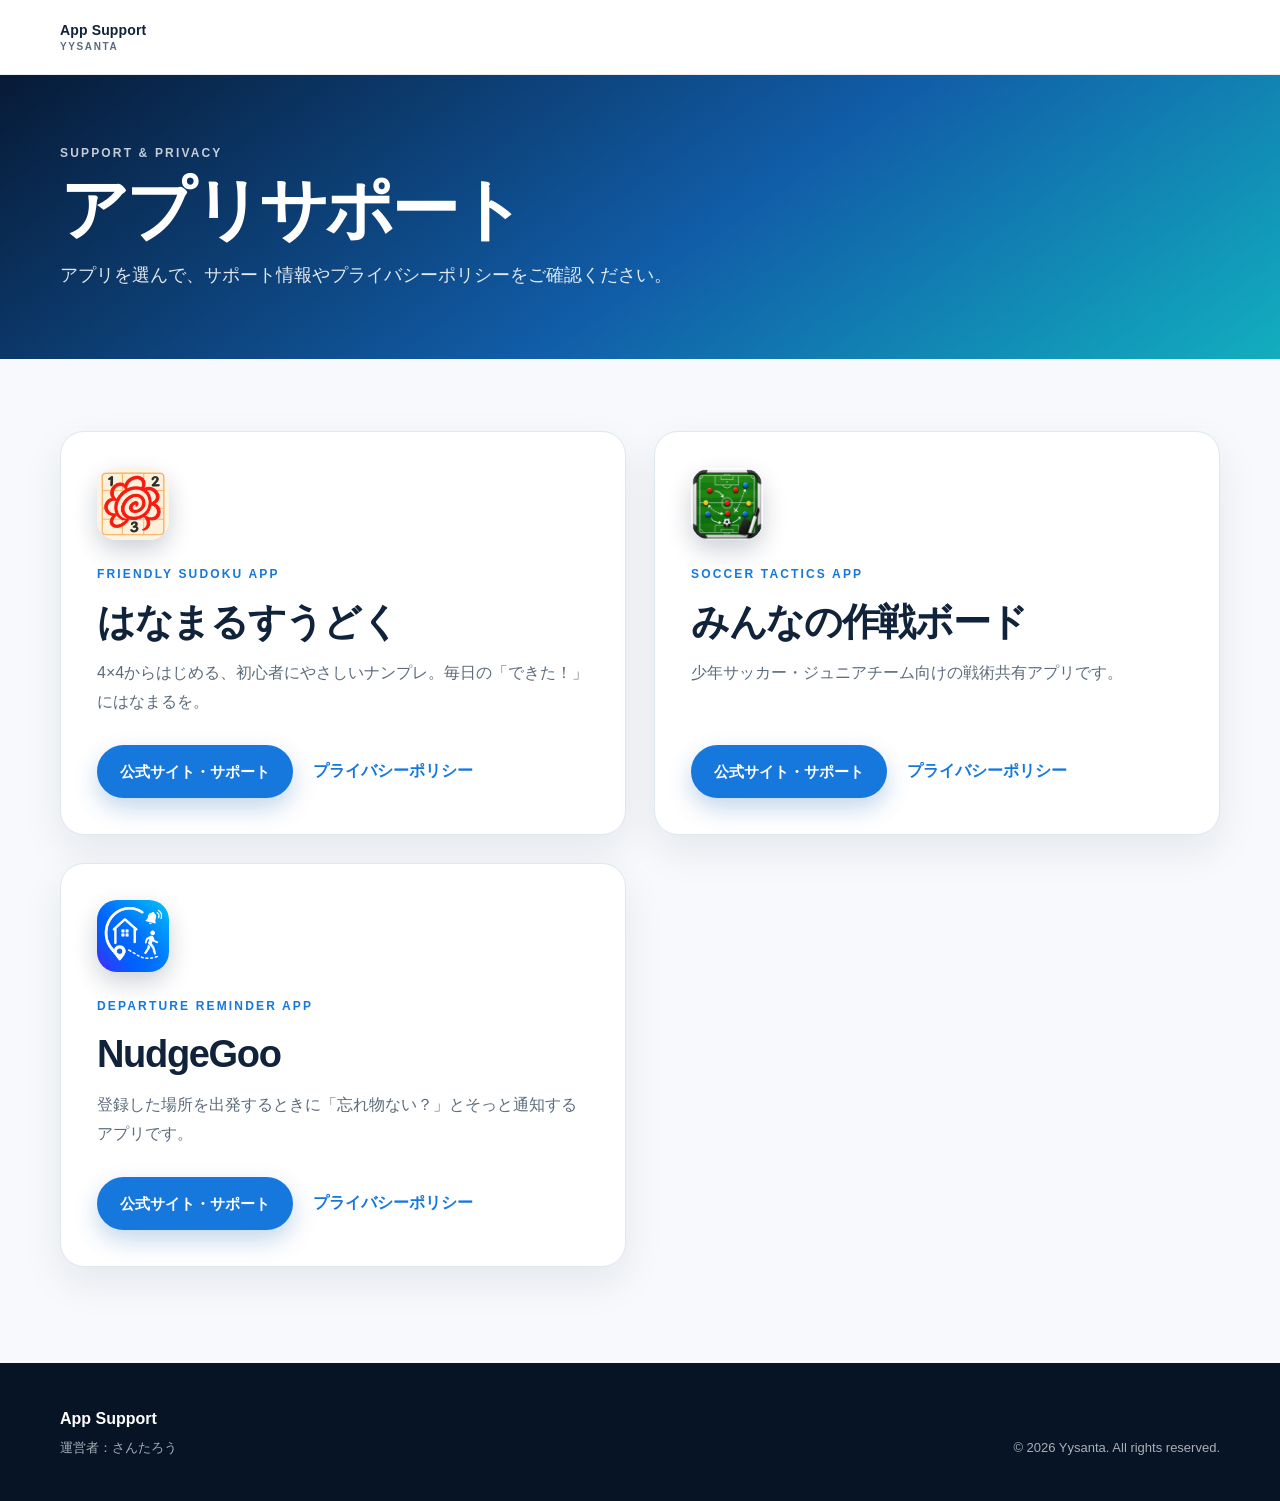
==== commit 9447040f: "Add Hanamaru Sudoku support and privacy pages" ====
--- a/index.html
+++ b/index.html
@@ -37,6 +37,16 @@
 
       <section class="app-support-section">
         <div class="container app-directory-grid">
+          <article class="app-directory-card">
+            <img class="directory-app-icon" src="./assets/images/hanamaru-app-icon.png" alt="" width="72" height="72" />
+            <p class="eyebrow">FRIENDLY SUDOKU APP</p>
+            <h2>はなまるすうどく</h2>
+            <p>4×4からはじめる、初心者にやさしいナンプレ。毎日の「できた！」にはなまるを。</p>
+            <div class="directory-actions">
+              <a class="button button-primary" href="./hanamarusudoku/">公式サイト・サポート</a>
+              <a class="text-link" href="./hanamarusudoku/privacy/">プライバシーポリシー</a>
+            </div>
+          </article>
           <article class="app-directory-card">
             <img
               class="directory-app-icon"
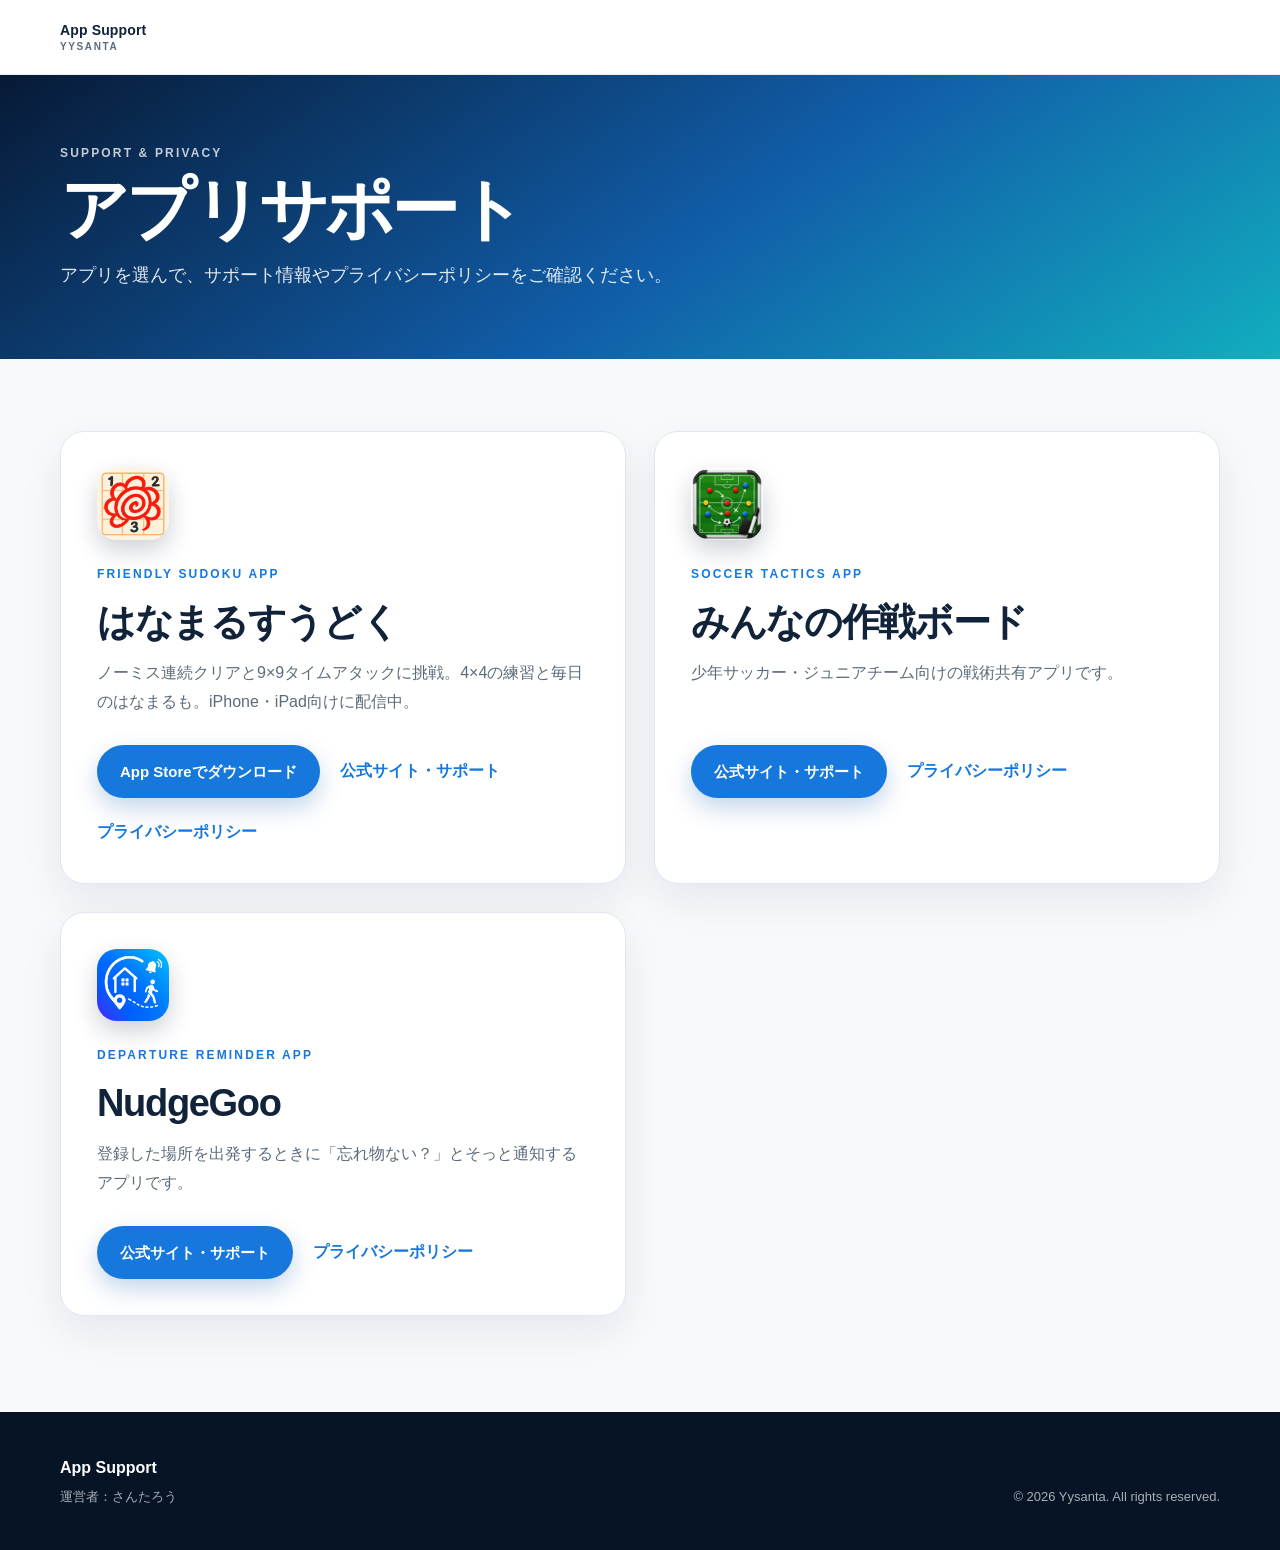
==== commit b2677c36: "Update Hanamaru Sudoku release information and download links" ====
--- a/index.html
+++ b/index.html
@@ -41,9 +41,10 @@
             <img class="directory-app-icon" src="./assets/images/hanamaru-app-icon.png" alt="" width="72" height="72" />
             <p class="eyebrow">FRIENDLY SUDOKU APP</p>
             <h2>はなまるすうどく</h2>
-            <p>4×4からはじめる、初心者にやさしいナンプレ。毎日の「できた！」にはなまるを。</p>
+            <p>ノーミス連続クリアと9×9タイムアタックに挑戦。4×4の練習と毎日のはなまるも。iPhone・iPad向けに配信中。</p>
             <div class="directory-actions">
-              <a class="button button-primary" href="./hanamarusudoku/">公式サイト・サポート</a>
+              <a class="button button-primary" href="https://apps.apple.com/app/id6821243521">App Storeでダウンロード</a>
+              <a class="text-link" href="./hanamarusudoku/">公式サイト・サポート</a>
               <a class="text-link" href="./hanamarusudoku/privacy/">プライバシーポリシー</a>
             </div>
           </article>
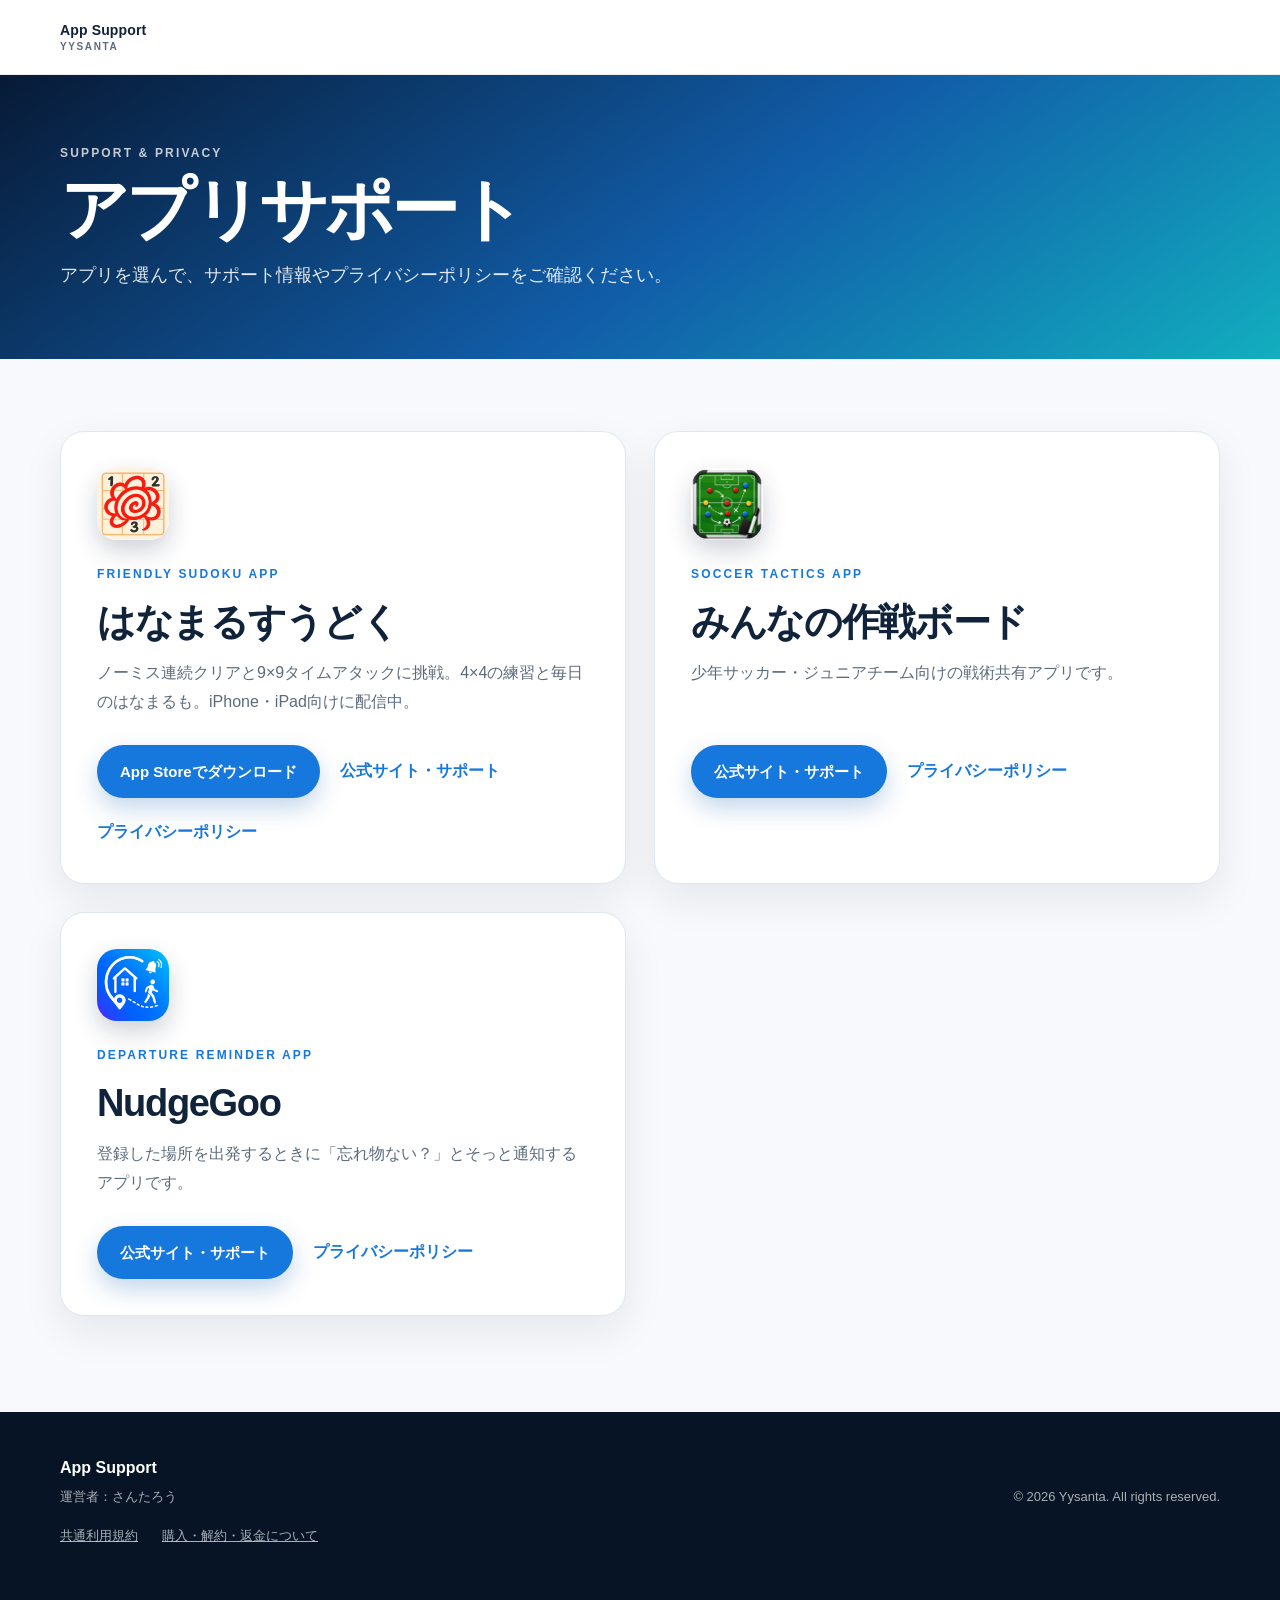
==== commit e923df96: "Add shared app terms and purchase guidance" ====
--- a/index.html
+++ b/index.html
@@ -93,6 +93,7 @@
         </div>
         <p lang="en">© 2026 Yysanta. All rights reserved.</p>
       </div>
-    </footer>
+    <div class="container"><nav aria-label="規約・購入案内" style="display:flex;flex-wrap:wrap;gap:12px 24px;padding-block:16px"><a href="./terms/">共通利用規約</a><a href="./purchases/">購入・解約・返金について</a></nav></div>
+</footer>
   </body>
 </html>
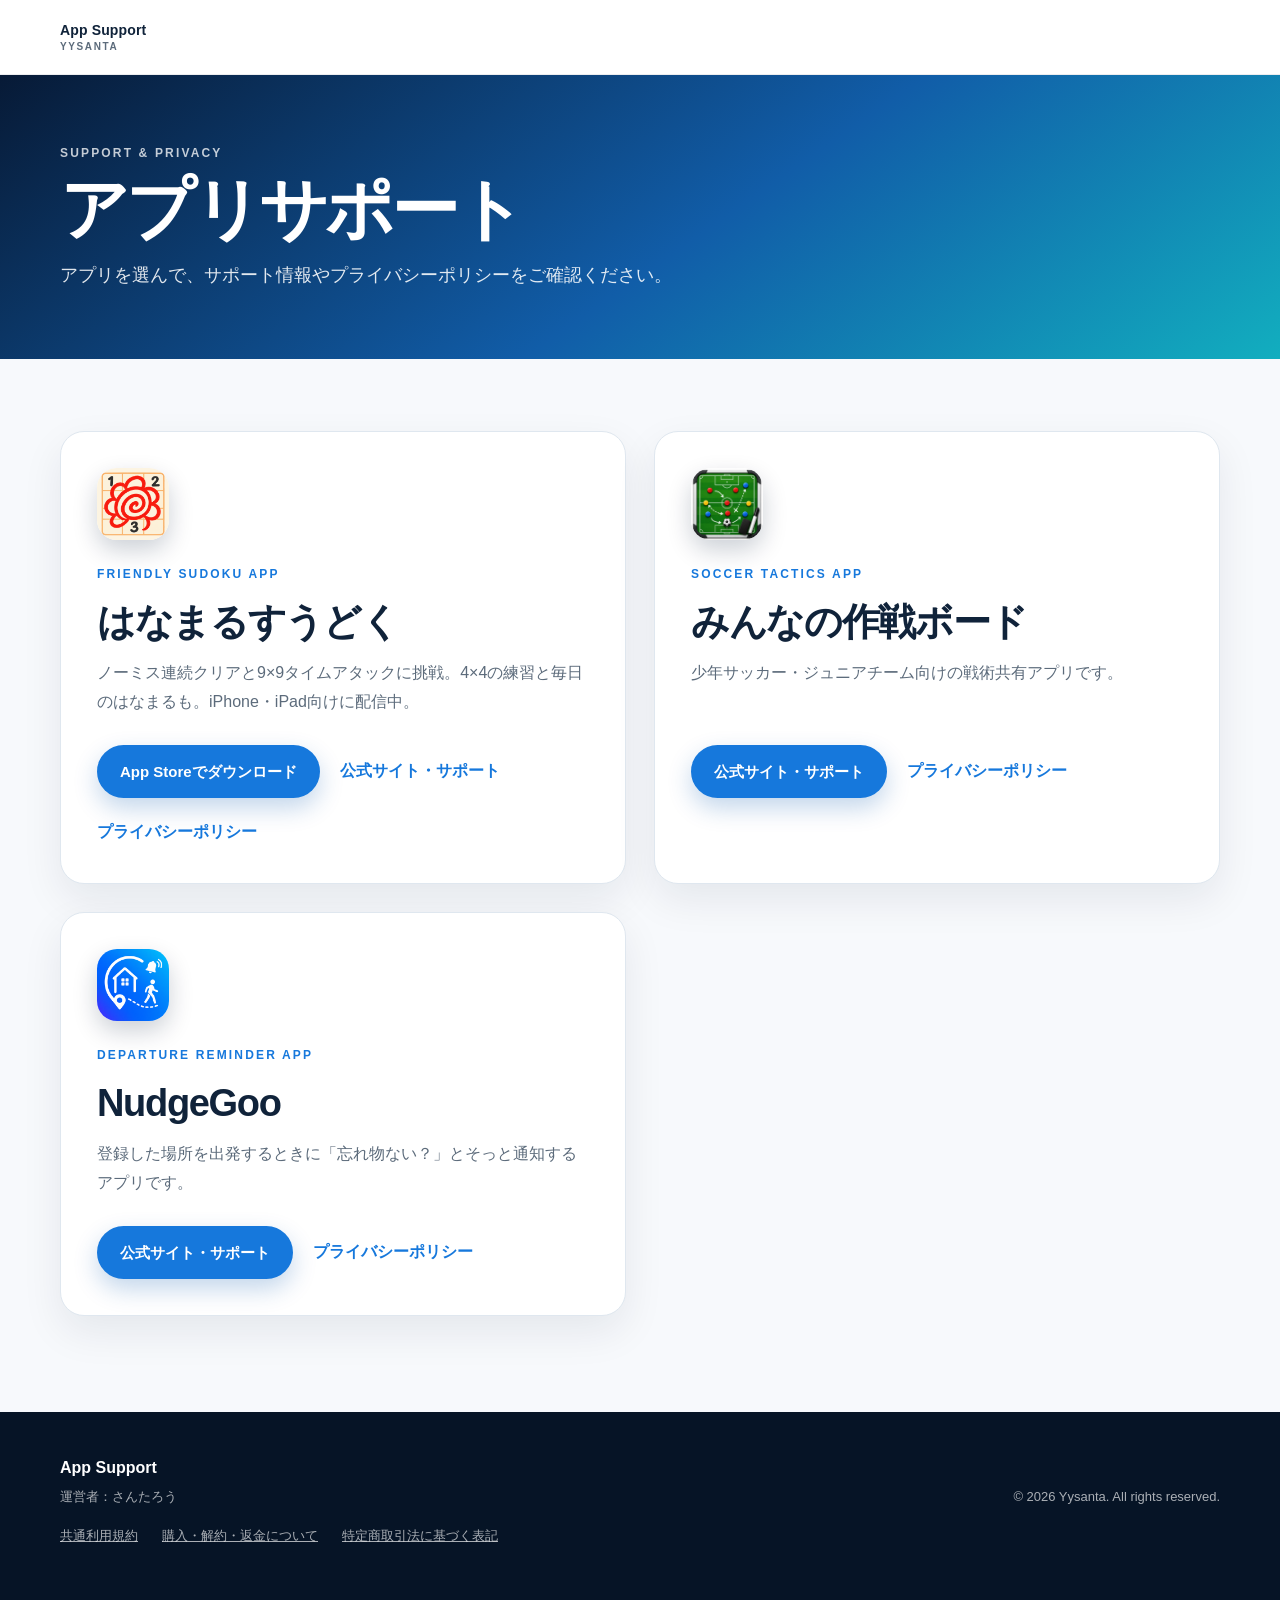
==== commit 8c2b0a13: "Draft commercial disclosure with contact details on request" ====
--- a/index.html
+++ b/index.html
@@ -93,7 +93,7 @@
         </div>
         <p lang="en">© 2026 Yysanta. All rights reserved.</p>
       </div>
-    <div class="container"><nav aria-label="規約・購入案内" style="display:flex;flex-wrap:wrap;gap:12px 24px;padding-block:16px"><a href="./terms/">共通利用規約</a><a href="./purchases/">購入・解約・返金について</a></nav></div>
+    <div class="container"><nav aria-label="規約・購入案内" style="display:flex;flex-wrap:wrap;gap:12px 24px;padding-block:16px"><a href="./terms/">共通利用規約</a><a href="./purchases/">購入・解約・返金について</a><a href="./legal/">特定商取引法に基づく表記</a></nav></div>
 </footer>
   </body>
 </html>
